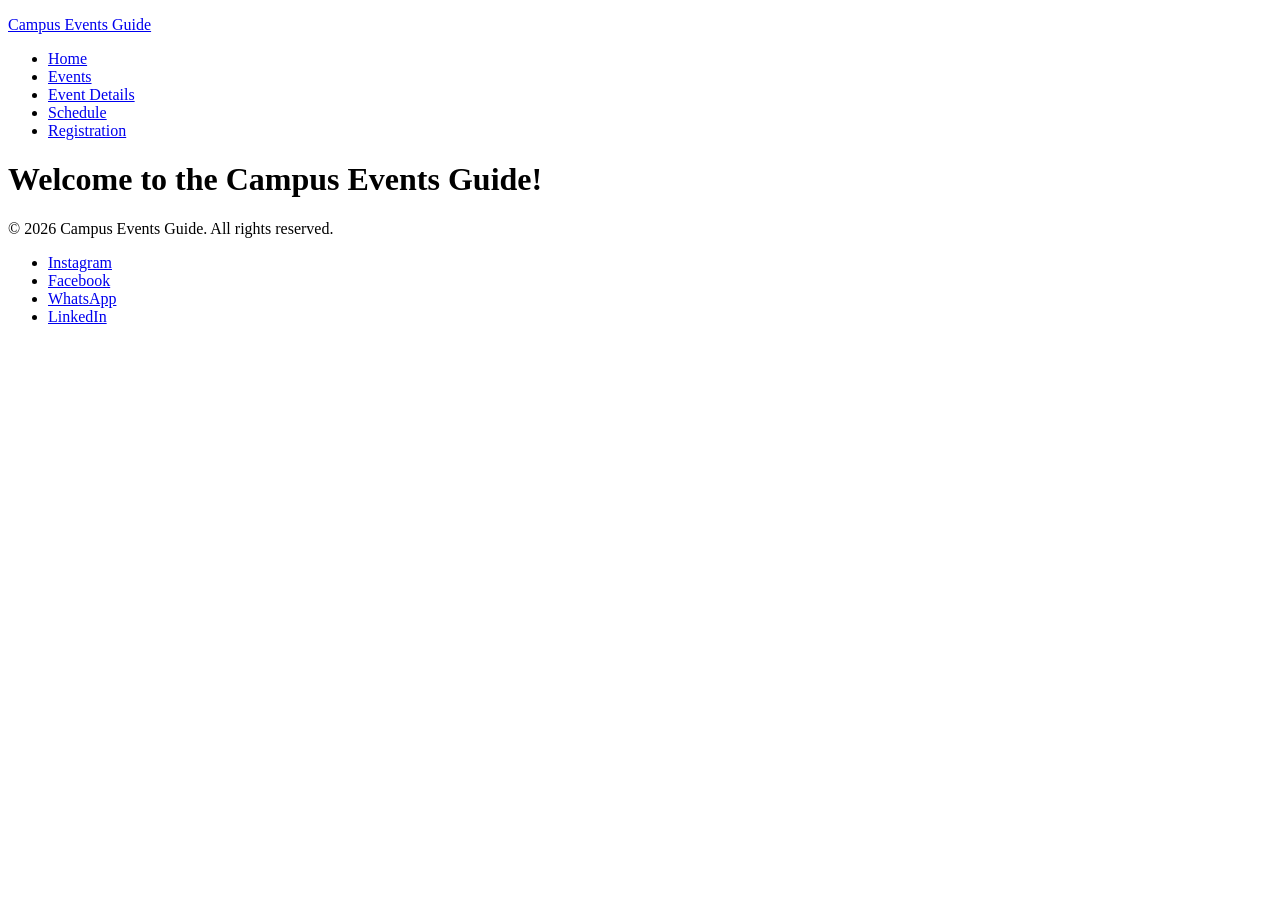
==== index.html @ 9d5b93ea "Add shared skeleton to all five pages" ====
<!DOCTYPE html>
<html lang="en">
<head>
    <meta charset="UTF-8">
    <meta name="viewport" content="width=device-width, initial-scale=1.0">
    <title>Home | Campus Events Guide</title>
    <link rel="stylesheet" href="style.css">
</head>
<body>
    <header>
        <p class="site-name"><a href="index.html">Campus Events Guide</a></p>
        <nav aria-label="Main">
            <ul>
                <li><a aria-current="page" href="index.html">Home</a></li>
                <li><a href="events.html">Events</a></li>
                <li><a href="event-details.html">Event Details</a></li>
                <li><a href="schedule.html">Schedule</a></li>
                <li><a href="registration.html">Registration</a></li>
            </ul>
        </nav>
    </header>
    <main>
        <h1>Welcome to the Campus Events Guide!</h1>
    </main>

    <footer>
        <p>&copy; 2026 Campus Events Guide. All rights reserved.</p>
        <ul>
            <li><a target="_blank" rel="noopener noreferrer" href="https://www.instagram.com">Instagram</a></li>
            <li><a target="_blank" rel="noopener noreferrer" href="https://www.facebook.com">Facebook</a></li>
            <li><a target="_blank" rel="noopener noreferrer" href="https://www.whatsapp.com">WhatsApp</a></li>
            <li><a target="_blank" rel="noopener noreferrer" href="https://www.linkedin.com">LinkedIn</a></li>
        </ul>
    </footer>
</body>
</html>
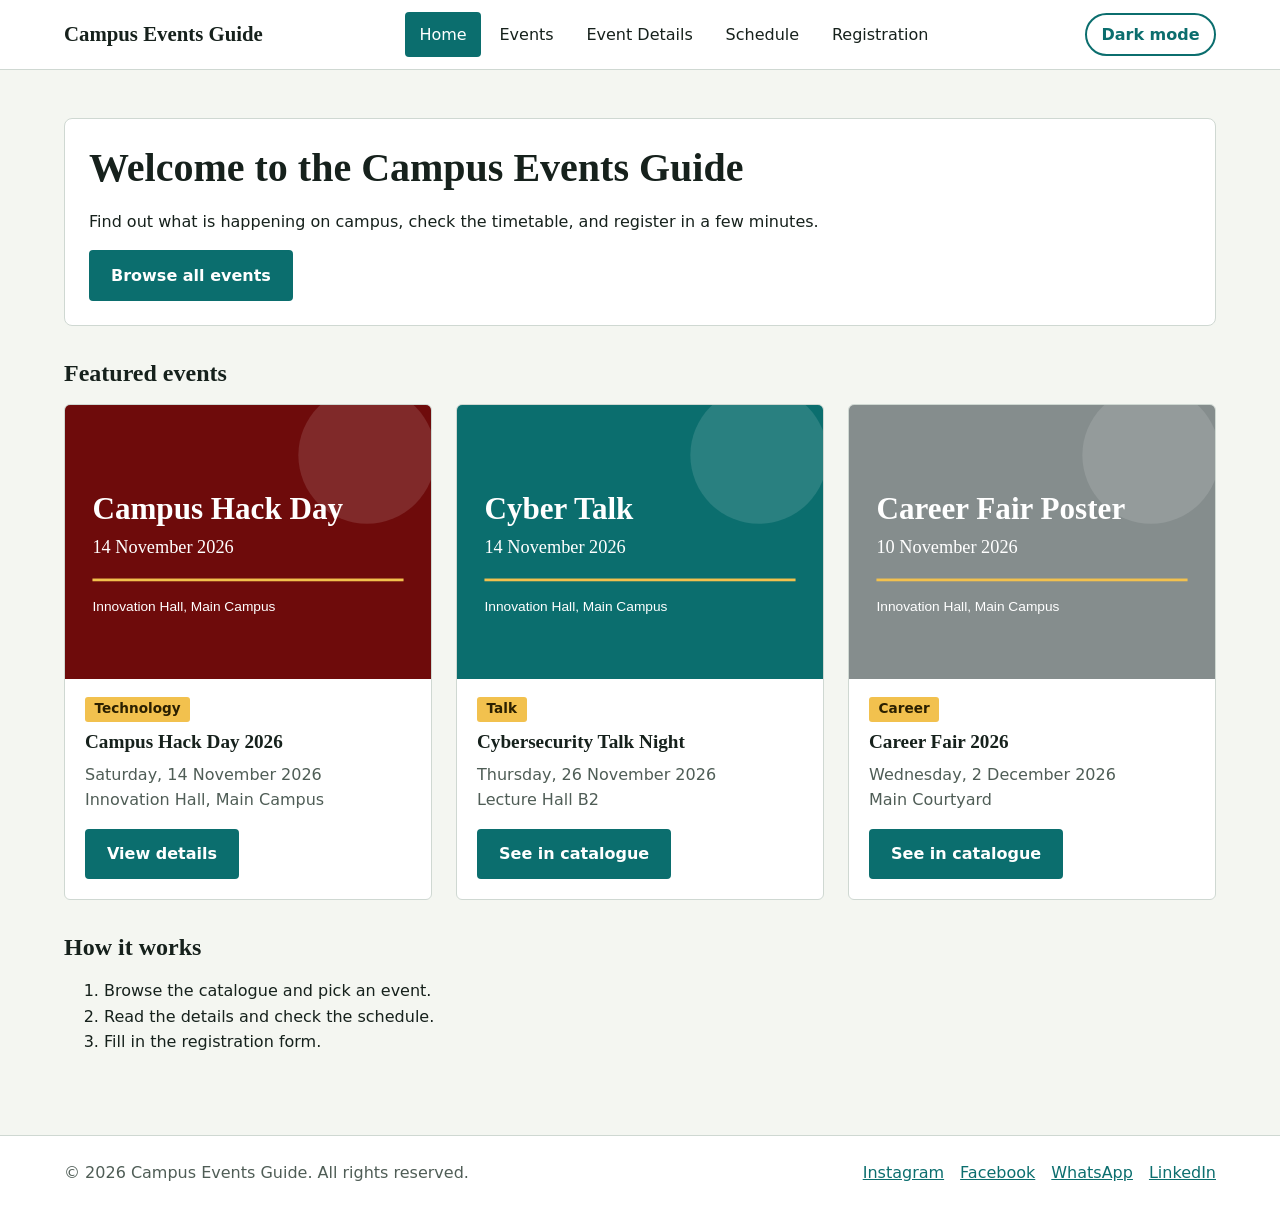
==== commit 5fe11852: "Add page content, styles, and assets" ====
--- a/index.html
+++ b/index.html
@@ -7,6 +7,7 @@
     <link rel="stylesheet" href="style.css">
 </head>
 <body>
+    <input type="checkbox" id="theme-toggle" class="theme-toggle">
     <header>
         <p class="site-name"><a href="index.html">Campus Events Guide</a></p>
         <nav aria-label="Main">
@@ -18,9 +19,67 @@
                 <li><a href="registration.html">Registration</a></li>
             </ul>
         </nav>
+        <label for="theme-toggle" class="theme-label">Dark mode</label>
     </header>
-    <main>
-        <h1>Welcome to the Campus Events Guide!</h1>
+        <main>
+        <section class="hero">
+            <h1>Welcome to the Campus Events Guide</h1>
+            <p>Find out what is happening on campus, check the timetable, and register in a few minutes.</p>
+            <a class="btn" href="events.html">Browse all events</a>
+        </section>
+
+        <section aria-labelledby="featured-heading">
+            <h2 id="featured-heading">Featured events</h2>
+            <div class="card-grid">
+                <article class="card">
+                    <img src="assets/images/hack-day-poster.svg" alt="Poster for Campus Hack Day 2026 showing the date and venue on a teal background">
+                    <div class="card-body">
+                        <p class="tag">Technology</p>
+                        <h3><a href="event-details.html">Campus Hack Day 2026</a></h3>
+                        <ul class="event-meta">
+                            <li><time datetime="2026-11-14">Saturday, 14 November 2026</time></li>
+                            <li>Innovation Hall, Main Campus</li>
+                        </ul>
+                        <a class="btn" href="event-details.html">View details</a>
+                    </div>
+                </article>
+
+                <article class="card">
+                    <img src="assets/images/cyber-talk-poster.svg" alt="Poster for Cybersecurity Talk Night on a teal background">
+                    <div class="card-body">
+                        <p class="tag">Talk</p>
+                        <h3><a href="events.html#cyber-talk">Cybersecurity Talk Night</a></h3>
+                        <ul class="event-meta">
+                            <li><time datetime="2026-11-26">Thursday, 26 November 2026</time></li>
+                            <li>Lecture Hall B2</li>
+                        </ul>
+                        <a class="btn" href="events.html#cyber-talk">See in catalogue</a>
+                    </div>
+                </article>
+
+                <article class="card">
+                    <img src="assets/images/career-fair-poster.svg" alt="Poster for Career Fair 2026 on a teal background">
+                    <div class="card-body">
+                        <p class="tag">Career</p>
+                        <h3><a href="events.html#career-fair">Career Fair 2026</a></h3>
+                        <ul class="event-meta">
+                            <li><time datetime="2026-12-02">Wednesday, 2 December 2026</time></li>
+                            <li>Main Courtyard</li>
+                        </ul>
+                        <a class="btn" href="events.html#career-fair">See in catalogue</a>
+                    </div>
+                </article>
+            </div>
+        </section>
+
+        <section aria-labelledby="how-heading">
+            <h2 id="how-heading">How it works</h2>
+            <ol>
+                <li>Browse the catalogue and pick an event.</li>
+                <li>Read the details and check the schedule.</li>
+                <li>Fill in the registration form.</li>
+            </ol>
+        </section>
     </main>
 
     <footer>
--- a/style.css
+++ b/style.css
@@ -0,0 +1,437 @@
+/* ===== 1. Colour palette: every colour comes from a variable ===== */
+:root {
+    --bg: #f4f6f1;
+    --surface: #ffffff;
+    --text: #16211c;
+    --muted: #4f5d56;
+    --accent: #0b6e6e;
+    --on-accent: #ffffff;
+    --highlight: #f2c14e;
+    --on-highlight: #2b2000;
+    --border: #cfd8d2;
+    --error: #b3261e;
+    /* side padding that keeps content max 72rem wide and centred */
+    --page-pad: max(1rem, calc((100% - 72rem) / 2));
+    color-scheme: light;
+}
+
+/* ===== 2. Dark mode, CSS only =====
+   The hidden checkbox #theme-toggle sits at the top of <body>.
+   When it is checked, :has() matches the <html> element and we
+   redefine the same variables with dark values. Nothing else changes,
+   because every rule below reads these variables. The state is not
+   remembered when you open another page (no JavaScript, no storage). */
+:root:has(#theme-toggle:checked) {
+    --bg: #0e1815;
+    --surface: #17261f;
+    --text: #e9f1ec;
+    --muted: #a7b8af;
+    --accent: #5fd0c4;
+    --on-accent: #0e1815;
+    --border: #2b4136;
+    --error: #ff8a80;
+    color-scheme: dark;
+}
+
+/* ===== 3. Base styles ===== */
+*, *::before, *::after {
+    box-sizing: border-box;
+}
+
+body {
+    margin: 0;
+    font-family: "Segoe UI", system-ui, sans-serif;
+    line-height: 1.6;
+    background: var(--bg);
+    color: var(--text);
+}
+
+h1, h2, h3, .site-name {
+    font-family: Georgia, "Times New Roman", serif;
+    line-height: 1.25;
+}
+
+h1 { margin: 0 0 .5rem; font-size: clamp(1.75rem, 5vw, 2.5rem); }
+h2 { margin: 2rem 0 1rem; font-size: 1.5rem; }
+h3 { font-size: 1.2rem; }
+
+img, video {
+    display: block;
+    max-width: 100%;
+    height: auto;
+}
+
+a {
+    color: var(--accent);
+    transition: color .2s ease;
+}
+
+:focus-visible {
+    outline: 3px solid var(--accent);
+    outline-offset: 2px;
+}
+
+/* the checkbox must stay focusable, so it is only made invisible */
+.theme-toggle {
+    position: absolute;
+    opacity: 0;
+    width: 1px;
+    height: 1px;
+}
+
+/* ===== 4. Page shell with Flexbox ===== */
+header, main, footer {
+    padding-inline: var(--page-pad);
+}
+
+header {
+    display: flex;
+    flex-wrap: wrap;
+    align-items: center;
+    justify-content: space-between;
+    gap: .75rem 1rem;
+    padding-block: .75rem;
+    background: var(--surface);
+    border-bottom: 1px solid var(--border);
+}
+
+.site-name { margin: 0; font-size: 1.3rem; font-weight: 700; }
+.site-name a { color: var(--text); text-decoration: none; }
+
+/* Responsive navigation: on phones and tablets the nav drops to its own
+   full-width row under the logo; links wrap if they do not fit.
+   The wide-screen version is in the media query at the end. */
+nav {
+    order: 3;
+    flex-basis: 100%;
+}
+
+nav ul {
+    display: flex;
+    flex-wrap: wrap;
+    gap: .25rem;
+    margin: 0;
+    padding: 0;
+    list-style: none;
+}
+
+/* complex selector: element + element + element + pseudo-class */
+nav ul li a:hover,
+nav ul li a[aria-current="page"] {
+    background: var(--accent);
+    color: var(--on-accent);
+}
+
+nav ul li a {
+    display: block;
+    padding: .6rem .9rem;
+    border-radius: 4px;
+    color: var(--text);
+    text-decoration: none;
+    transition: background-color .2s ease, color .2s ease;
+}
+
+.theme-label {
+    margin: 0;
+    padding: .4rem .9rem;
+    border: 2px solid var(--accent);
+    border-radius: 999px;
+    color: var(--accent);
+    font-weight: 700;
+    cursor: pointer;
+    transition: background-color .2s ease, color .2s ease;
+}
+
+.theme-label:hover,
+:root:has(#theme-toggle:checked) .theme-label {
+    background: var(--accent);
+    color: var(--on-accent);
+}
+
+/* show keyboard focus on the label when the hidden checkbox has focus */
+:root:has(#theme-toggle:focus-visible) .theme-label {
+    outline: 3px solid var(--accent);
+    outline-offset: 3px;
+}
+
+main { padding-block: 2rem 3rem; }
+
+footer {
+    display: flex;
+    flex-wrap: wrap;
+    align-items: center;
+    justify-content: space-between;
+    gap: 1rem;
+    padding-block: 1.5rem;
+    background: var(--surface);
+    border-top: 1px solid var(--border);
+    color: var(--muted);
+}
+
+footer p { margin: 0; }
+
+footer ul {
+    display: flex;
+    flex-wrap: wrap;
+    gap: 1rem;
+    margin: 0;
+    padding: 0;
+    list-style: none;
+}
+
+/* ===== 5. Buttons, cards and panels ===== */
+.btn {
+    display: inline-block;
+    padding: .65rem 1.25rem;
+    border: 2px solid var(--accent);
+    border-radius: 4px;
+    background: var(--accent);
+    color: var(--on-accent);
+    font: inherit;
+    font-weight: 700;
+    text-decoration: none;
+    cursor: pointer;
+    transition: background-color .2s ease, color .2s ease;
+}
+
+.btn:hover {
+    background: transparent;
+    color: var(--accent);
+}
+
+.btn-secondary {
+    background: transparent;
+    color: var(--accent);
+}
+
+.btn-secondary:hover {
+    background: var(--accent);
+    color: var(--on-accent);
+}
+
+.hero,
+.panel {
+    margin-bottom: 1rem;
+    padding: 1.5rem;
+    background: var(--surface);
+    border: 1px solid var(--border);
+    border-radius: 8px;
+}
+
+/* Grid: one column on phones, more columns in the media queries */
+.card-grid {
+    display: grid;
+    grid-template-columns: minmax(0, 1fr);
+    gap: 1.5rem;
+}
+
+.card {
+    overflow: hidden;
+    background: var(--surface);
+    border: 1px solid var(--border);
+    border-radius: 6px;
+    transition: transform .2s ease, box-shadow .2s ease;
+}
+
+.card:hover {
+    transform: translateY(-4px);
+    box-shadow: 0 8px 20px rgb(0 0 0 / .18);
+}
+
+.card img {
+    width: 100%;
+    aspect-ratio: 4 / 3;
+    object-fit: cover;
+}
+
+.card.past img { filter: grayscale(.7); }
+
+.card-body { padding: 1rem 1.25rem 1.25rem; }
+.card h3 { margin: .5rem 0; }
+.card h3 a { color: var(--text); text-decoration: none; }
+.card:hover h3 a { color: var(--accent); }
+
+.tag {
+    display: inline-block;
+    margin: 0;
+    padding: .1rem .6rem;
+    border-radius: 3px;
+    background: var(--highlight);
+    color: var(--on-highlight);
+    font-size: .85rem;
+    font-weight: 700;
+}
+
+.event-meta {
+    margin: 0 0 1rem;
+    padding: 0;
+    list-style: none;
+    color: var(--muted);
+}
+
+.event-overview {
+    display: grid;
+    grid-template-columns: minmax(0, 1fr);
+    gap: 1.5rem;
+}
+
+.event-overview img { width: 100%; border-radius: 6px; }
+
+.agenda { padding-left: 1.25rem; }
+.agenda li { margin-bottom: .4rem; }
+.agenda time { font-weight: 700; }
+
+dl {
+    display: grid;
+    grid-template-columns: max-content minmax(0, 1fr);
+    gap: .5rem 1.5rem;
+}
+
+dt { font-weight: 700; }
+dd { margin: 0; }
+
+video {
+    width: 100%;
+    border-radius: 6px;
+    background: #000;
+}
+
+address { font-style: normal; }
+
+/* ===== 6. Table ===== */
+.table-wrap {
+    overflow-x: auto;
+    background: var(--surface);
+    border: 1px solid var(--border);
+    border-radius: 6px;
+}
+
+table {
+    width: 100%;
+    min-width: 36rem;
+    border-collapse: collapse;
+}
+
+caption {
+    padding: .75rem 1rem;
+    text-align: left;
+    font-weight: 700;
+}
+
+th, td {
+    padding: .75rem 1rem;
+    text-align: left;
+    border-bottom: 1px solid var(--border);
+}
+
+thead th {
+    background: var(--accent);
+    color: var(--on-accent);
+}
+
+tbody tr { transition: background-color .2s ease; }
+tbody tr:hover { background: var(--bg); }
+tr.featured-row { background: var(--bg); font-weight: 700; }
+
+/* ===== 7. Forms ===== */
+form { display: grid; gap: 1.25rem; }
+
+fieldset {
+    display: grid;
+    grid-template-columns: minmax(0, 1fr);
+    gap: 1rem;
+    margin: 0;
+    padding: 1rem 1.25rem 1.25rem;
+    background: var(--surface);
+    border: 1px solid var(--border);
+    border-radius: 6px;
+}
+
+legend { padding-inline: .5rem; font-weight: 700; }
+
+form label {
+    display: block;
+    margin-bottom: .25rem;
+    font-weight: 600;
+}
+
+/* complex selector: every text-like control, not the special ones */
+input:not([type="checkbox"]):not([type="radio"]):not([type="color"]):not([type="range"]),
+select,
+textarea {
+    width: 100%;
+    padding: .6rem .75rem;
+    border: 1px solid var(--border);
+    border-radius: 4px;
+    background: var(--bg);
+    color: var(--text);
+    font: inherit;
+    transition: border-color .2s ease;
+}
+
+:is(input, select, textarea):focus { border-color: var(--accent); }
+
+/* shown only after the user has interacted with the field */
+:is(input, select, textarea):user-invalid { border-color: var(--error); }
+
+input[type="range"] { width: 100%; accent-color: var(--accent); }
+
+input[type="color"] {
+    width: 4rem;
+    height: 2.5rem;
+    padding: 0;
+    border: 1px solid var(--border);
+    background: transparent;
+}
+
+/* radio and checkbox groups use Flexbox */
+.choice-group {
+    display: flex;
+    flex-wrap: wrap;
+    gap: .5rem 1.5rem;
+    padding: 0;
+    border: 0;
+    background: transparent;
+}
+
+.choice {
+    display: flex;
+    align-items: center;
+    gap: .5rem;
+    margin: 0;
+    font-weight: 400;
+}
+
+.choice input {
+    width: 1.1rem;
+    height: 1.1rem;
+    accent-color: var(--accent);
+}
+
+.form-actions {
+    display: flex;
+    flex-wrap: wrap;
+    gap: .75rem;
+}
+
+/* ===== 8. Responsive layout (mobile-first) ===== */
+
+/* tablet, about 768px and up */
+@media (min-width: 48rem) {
+    main { padding-block: 3rem 4rem; }
+
+    .card-grid { grid-template-columns: repeat(2, minmax(0, 1fr)); }
+    .event-overview { grid-template-columns: repeat(2, minmax(0, 1fr)); align-items: start; }
+
+    fieldset { grid-template-columns: repeat(2, minmax(0, 1fr)); }
+    legend, .full { grid-column: 1 / -1; }
+}
+
+/* wide screens: nav sits in the header row, 3 cards per row */
+@media (min-width: 62rem) {
+    nav { order: 0; flex-basis: auto; }
+}
+
+@media (min-width: 70rem) {
+    .card-grid { grid-template-columns: repeat(3, minmax(0, 1fr)); }
+}
